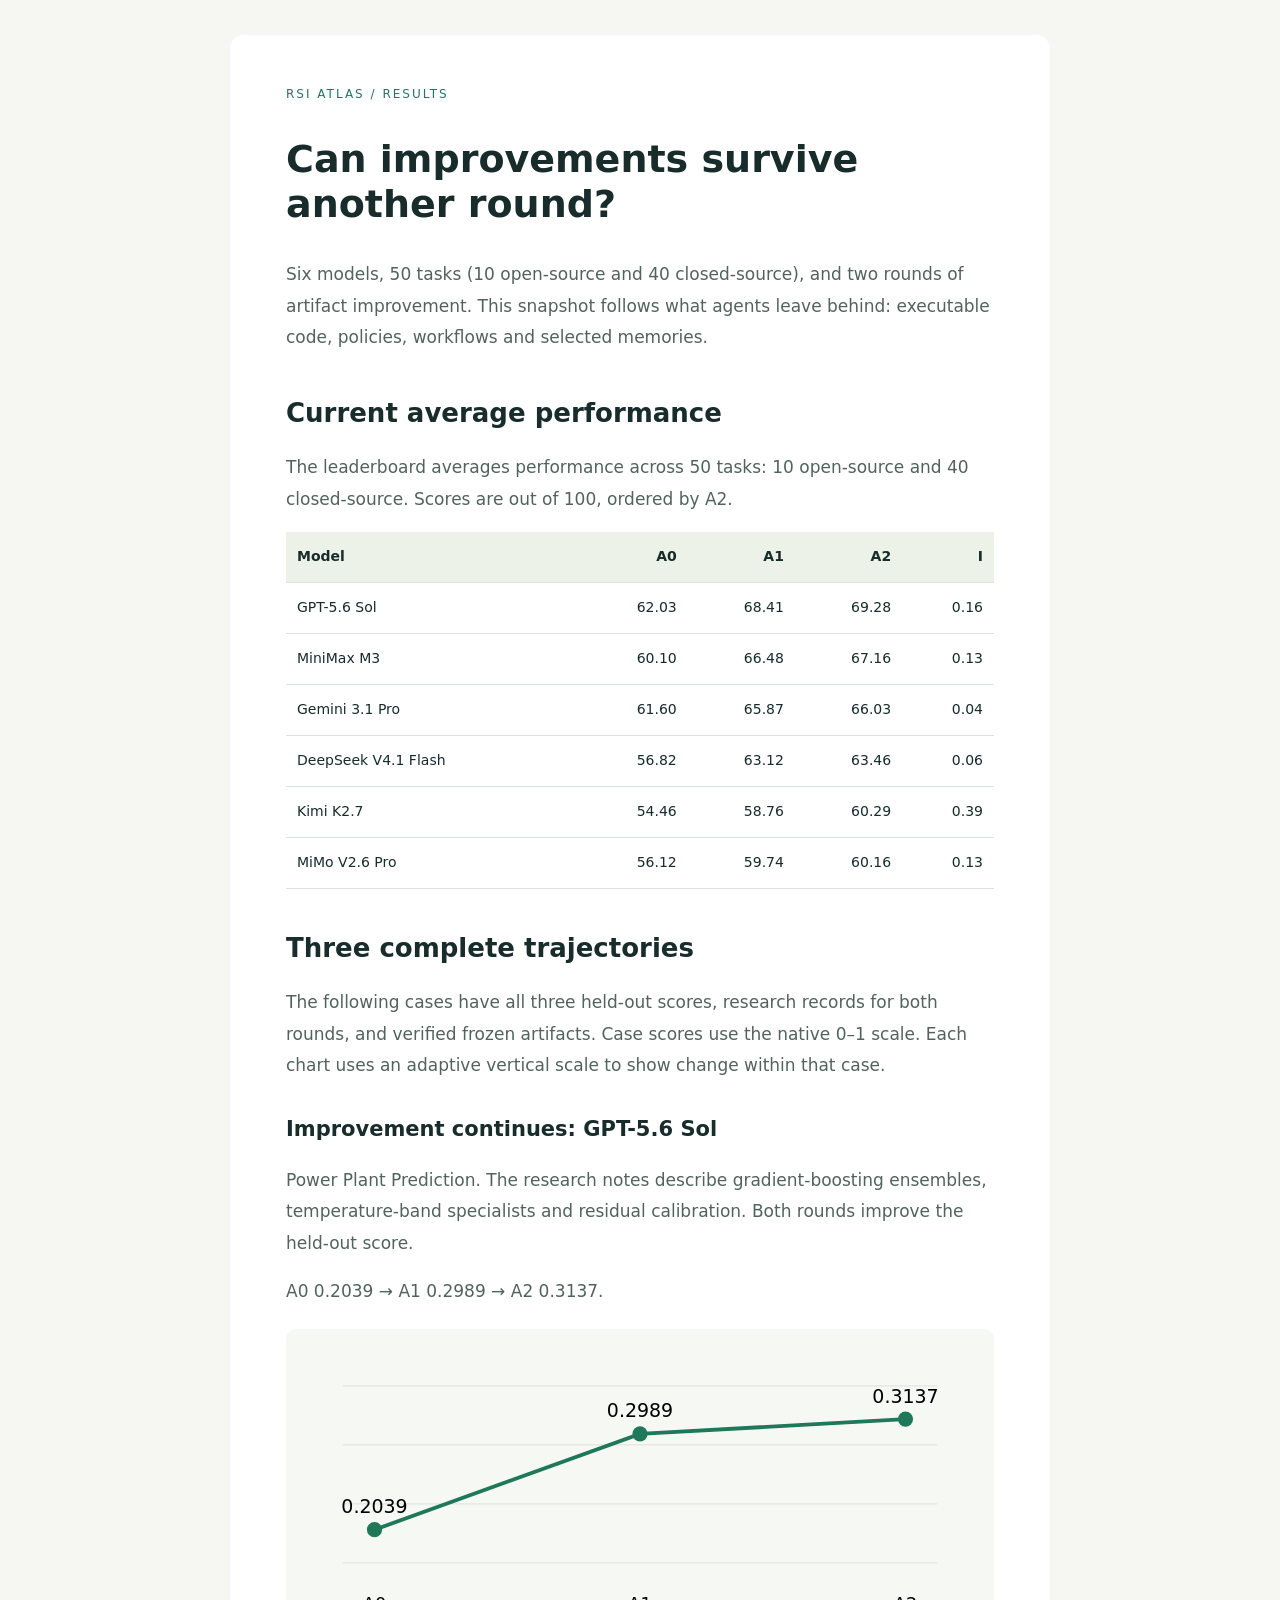
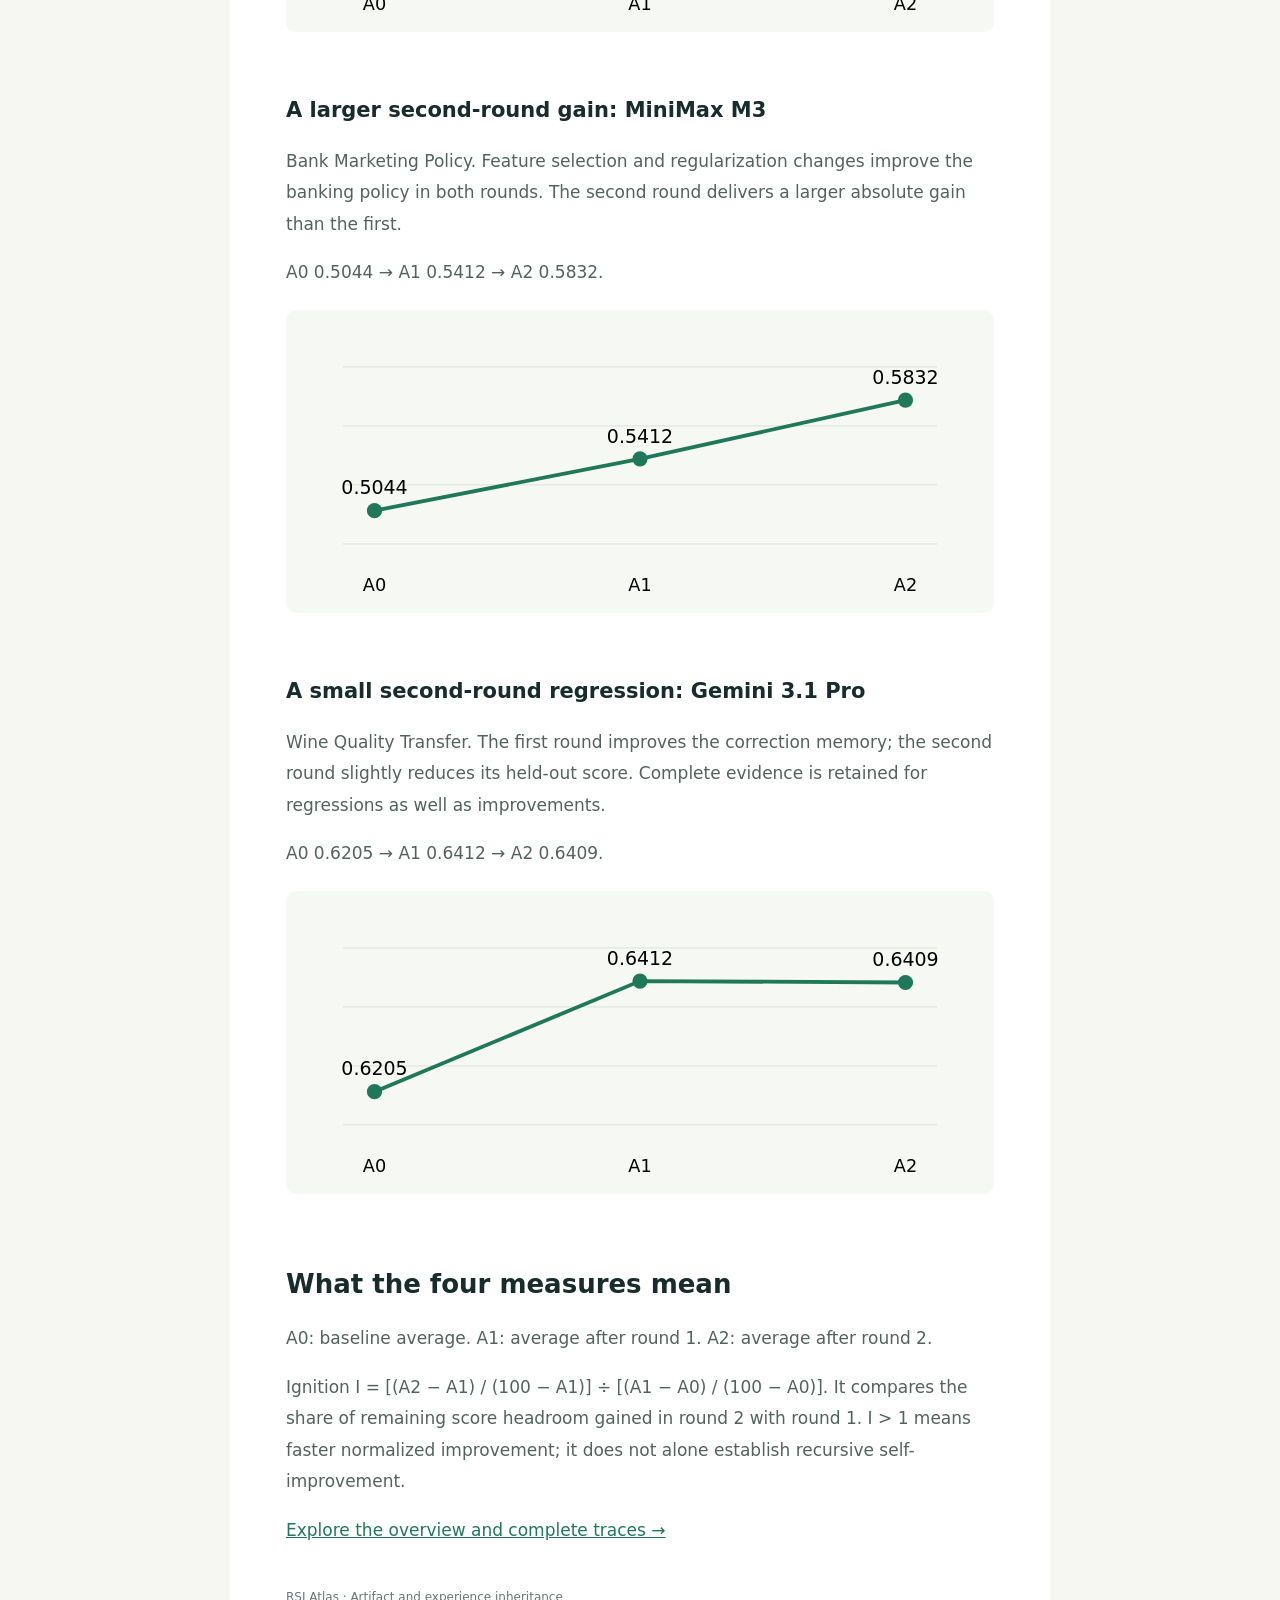
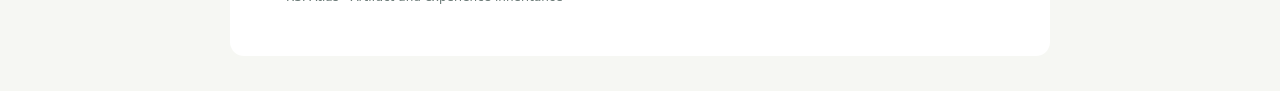
==== report/REPORT.html @ 1be80fc4 "Add files via upload" ====
<!doctype html><html lang="en"><head><meta charset="utf-8"><meta name="viewport" content="width=device-width,initial-scale=1"><title>RSI Atlas — Results article</title><style>*{box-sizing:border-box}body{margin:0;background:#f6f7f3;color:#172c2b;font:17px/1.85 system-ui,sans-serif}article{max-width:820px;margin:35px auto;background:white;padding:48px 56px;border-radius:14px}h1{font-size:38px;line-height:1.2}h2{font-size:26px;line-height:1.35;margin-top:42px}h3{font-size:21px;line-height:1.45;margin-top:32px}p{color:#52635d}.eyebrow{color:#20785b;font-size:12px;letter-spacing:2px}table{border-collapse:collapse;width:100%;font-size:14px;white-space:nowrap}th,td{padding:12px 11px;border-bottom:1px solid #dce3dc;text-align:right}th{background:#edf2e9}th:first-child,td:first-child{text-align:left}.table-scroll{overflow:auto}svg{width:100%;height:auto;background:#f6f8f3;border-radius:10px;margin:4px 0 20px}a{color:#20785b}footer{font-size:12px;margin-top:40px;color:#687774}@media(max-width:600px){article{padding:28px 22px;margin:0;border-radius:0}h1{font-size:30px}body{font-size:16px}}</style></head><body><article><div class="eyebrow">RSI ATLAS / RESULTS</div><h1>Can improvements survive another round?</h1><p>Six models, 50 tasks (10 open-source and 40 closed-source), and two rounds of artifact improvement. This snapshot follows what agents leave behind: executable code, policies, workflows and selected memories.</p><h2>Current average performance</h2><p>The leaderboard averages performance across 50 tasks: 10 open-source and 40 closed-source. Scores are out of 100, ordered by A2.</p><div class="table-scroll"><table><thead><tr><th>Model</th><th>A0</th><th>A1</th><th>A2</th><th>I</th></tr></thead><tbody><tr><td>GPT-5.6 Sol</td><td>62.03</td><td>68.41</td><td>69.28</td><td>0.16</td></tr><tr><td>MiniMax M3</td><td>60.10</td><td>66.48</td><td>67.16</td><td>0.13</td></tr><tr><td>Gemini 3.1 Pro</td><td>61.60</td><td>65.87</td><td>66.03</td><td>0.04</td></tr><tr><td>DeepSeek V4.1 Flash</td><td>56.82</td><td>63.12</td><td>63.46</td><td>0.06</td></tr><tr><td>Kimi K2.7</td><td>54.46</td><td>58.76</td><td>60.29</td><td>0.39</td></tr><tr><td>MiMo V2.6 Pro</td><td>56.12</td><td>59.74</td><td>60.16</td><td>0.13</td></tr></tbody></table></div><h2>Three complete trajectories</h2><p>The following cases have all three held-out scores, research records for both rounds, and verified frozen artifacts. Case scores use the native 0–1 scale. Each chart uses an adaptive vertical scale to show change within that case.</p><h3>Improvement continues: GPT-5.6 Sol</h3><p>Power Plant Prediction. The research notes describe gradient-boosting ensembles, temperature-band specialists and residual calibration. Both rounds improve the held-out score.</p><p>A0 0.2039 → A1 0.2989 → A2 0.3137.</p><svg viewBox="0 0 560 240" role="img" aria-label="Held-out scores at baseline, round one and round two"><line x1="45" x2="515" y1="45.0" y2="45.0" stroke="#e1e7e0"/><line x1="45" x2="515" y1="91.66666666666666" y2="91.66666666666666" stroke="#e1e7e0"/><line x1="45" x2="515" y1="138.33333333333331" y2="138.33333333333331" stroke="#e1e7e0"/><line x1="45" x2="515" y1="185.0" y2="185.0" stroke="#e1e7e0"/><polyline points="70,158.75 280,83.00023188640144 490,71.25" fill="none" stroke="#20785b" stroke-width="3"/><circle cx="70" cy="158.75" r="6" fill="#20785b"/><text x="70" y="145.75" text-anchor="middle" font-size="15">0.2039</text><text x="70" y="222" text-anchor="middle" font-size="14">A0</text><circle cx="280" cy="83.00023188640144" r="6" fill="#20785b"/><text x="280" y="70.00023188640144" text-anchor="middle" font-size="15">0.2989</text><text x="280" y="222" text-anchor="middle" font-size="14">A1</text><circle cx="490" cy="71.25" r="6" fill="#20785b"/><text x="490" y="58.25" text-anchor="middle" font-size="15">0.3137</text><text x="490" y="222" text-anchor="middle" font-size="14">A2</text></svg><h3>A larger second-round gain: MiniMax M3</h3><p>Bank Marketing Policy. Feature selection and regularization changes improve the banking policy in both rounds. The second round delivers a larger absolute gain than the first.</p><p>A0 0.5044 → A1 0.5412 → A2 0.5832.</p><svg viewBox="0 0 560 240" role="img" aria-label="Held-out scores at baseline, round one and round two"><line x1="45" x2="515" y1="45.0" y2="45.0" stroke="#e1e7e0"/><line x1="45" x2="515" y1="91.66666666666666" y2="91.66666666666666" stroke="#e1e7e0"/><line x1="45" x2="515" y1="138.33333333333331" y2="138.33333333333331" stroke="#e1e7e0"/><line x1="45" x2="515" y1="185.0" y2="185.0" stroke="#e1e7e0"/><polyline points="70,158.75000000000003 280,117.82230753033188 490,71.25000000000004" fill="none" stroke="#20785b" stroke-width="3"/><circle cx="70" cy="158.75000000000003" r="6" fill="#20785b"/><text x="70" y="145.75000000000003" text-anchor="middle" font-size="15">0.5044</text><text x="70" y="222" text-anchor="middle" font-size="14">A0</text><circle cx="280" cy="117.82230753033188" r="6" fill="#20785b"/><text x="280" y="104.82230753033188" text-anchor="middle" font-size="15">0.5412</text><text x="280" y="222" text-anchor="middle" font-size="14">A1</text><circle cx="490" cy="71.25000000000004" r="6" fill="#20785b"/><text x="490" y="58.25000000000004" text-anchor="middle" font-size="15">0.5832</text><text x="490" y="222" text-anchor="middle" font-size="14">A2</text></svg><h3>A small second-round regression: Gemini 3.1 Pro</h3><p>Wine Quality Transfer. The first round improves the correction memory; the second round slightly reduces its held-out score. Complete evidence is retained for regressions as well as improvements.</p><p>A0 0.6205 → A1 0.6412 → A2 0.6409.</p><svg viewBox="0 0 560 240" role="img" aria-label="Held-out scores at baseline, round one and round two"><line x1="45" x2="515" y1="45.0" y2="45.0" stroke="#e1e7e0"/><line x1="45" x2="515" y1="91.66666666666666" y2="91.66666666666666" stroke="#e1e7e0"/><line x1="45" x2="515" y1="138.33333333333331" y2="138.33333333333331" stroke="#e1e7e0"/><line x1="45" x2="515" y1="185.0" y2="185.0" stroke="#e1e7e0"/><polyline points="70,158.7499999999999 280,71.25000000000013 490,72.36798719502374" fill="none" stroke="#20785b" stroke-width="3"/><circle cx="70" cy="158.7499999999999" r="6" fill="#20785b"/><text x="70" y="145.7499999999999" text-anchor="middle" font-size="15">0.6205</text><text x="70" y="222" text-anchor="middle" font-size="14">A0</text><circle cx="280" cy="71.25000000000013" r="6" fill="#20785b"/><text x="280" y="58.25000000000013" text-anchor="middle" font-size="15">0.6412</text><text x="280" y="222" text-anchor="middle" font-size="14">A1</text><circle cx="490" cy="72.36798719502374" r="6" fill="#20785b"/><text x="490" y="59.367987195023744" text-anchor="middle" font-size="15">0.6409</text><text x="490" y="222" text-anchor="middle" font-size="14">A2</text></svg><h2>What the four measures mean</h2><p>A0: baseline average. A1: average after round 1. A2: average after round 2.</p><p>Ignition I = [(A2 − A1) / (100 − A1)] ÷ [(A1 − A0) / (100 − A0)]. It compares the share of remaining score headroom gained in round 2 with round 1. I &gt; 1 means faster normalized improvement; it does not alone establish recursive self-improvement.</p><p><a href="../index.html#overview">Explore the overview and complete traces →</a></p><footer>RSI Atlas · Artifact and experience inheritance</footer></article></body></html>
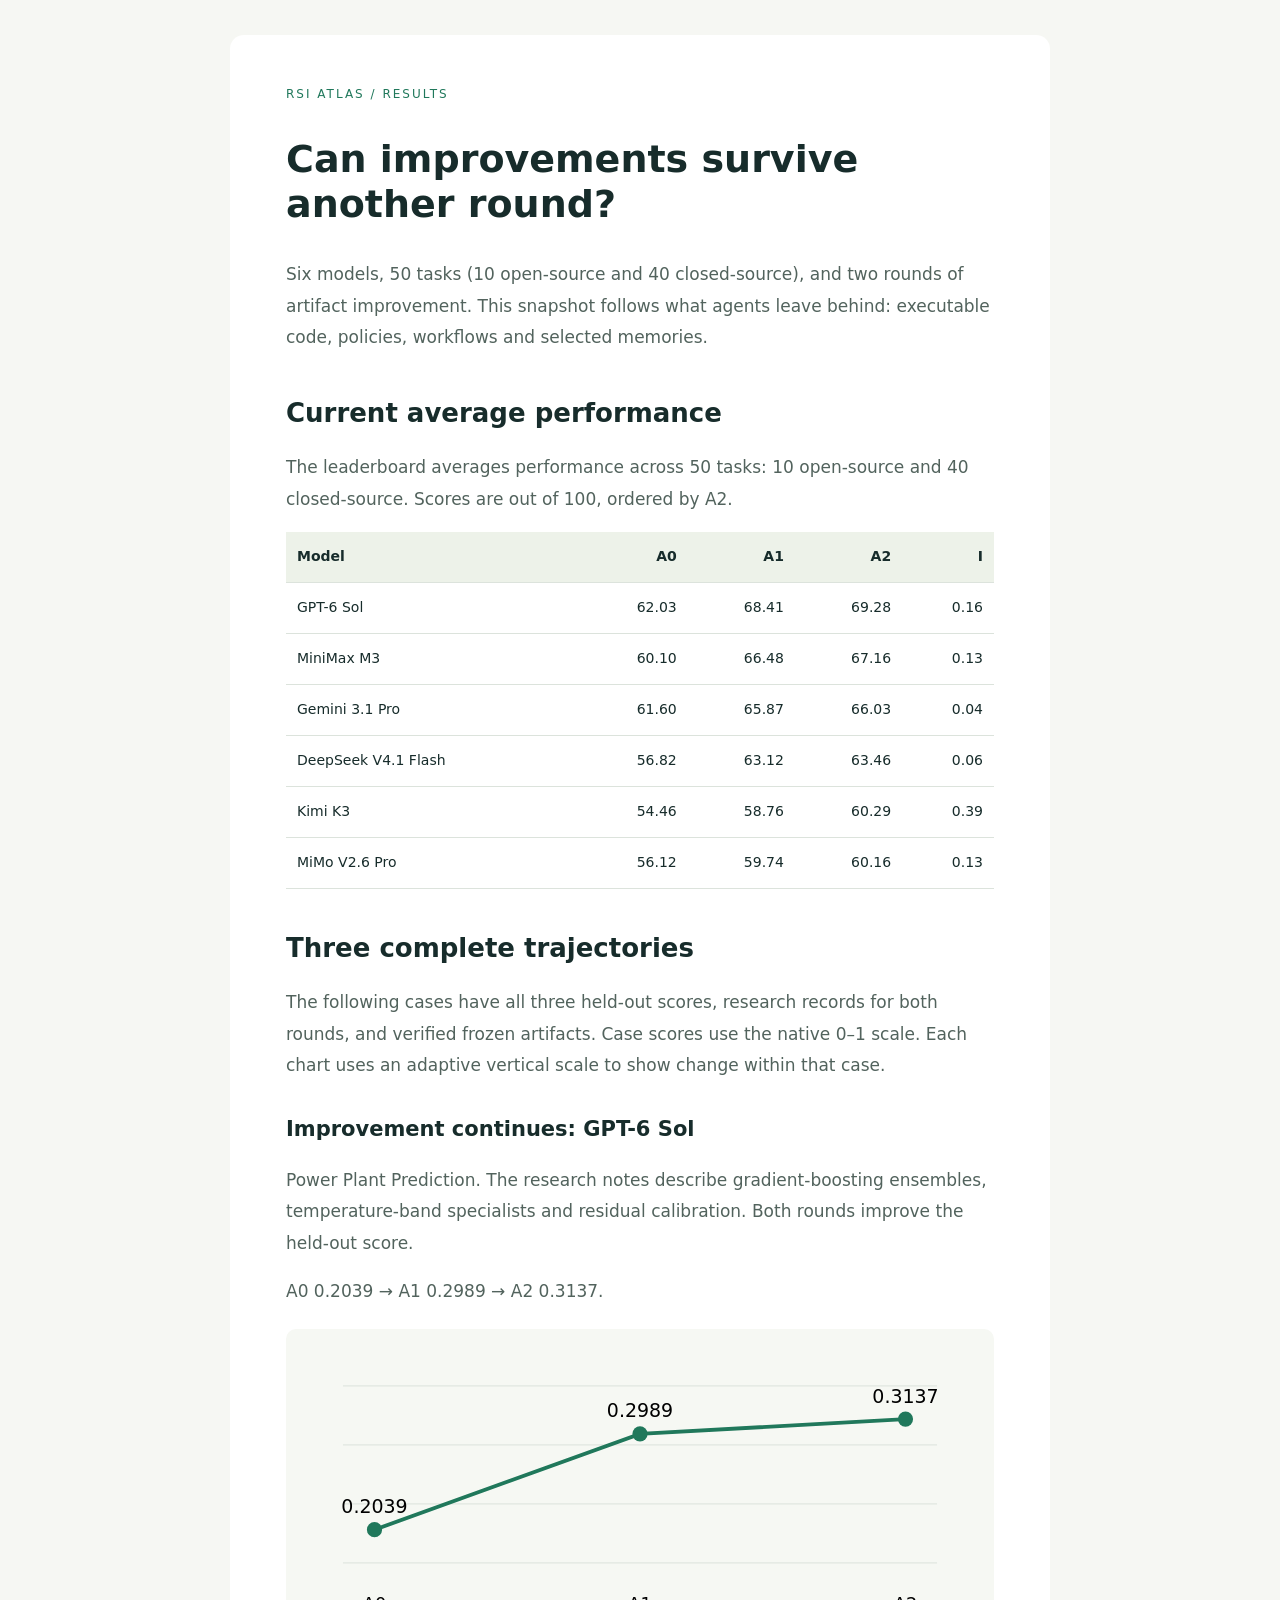
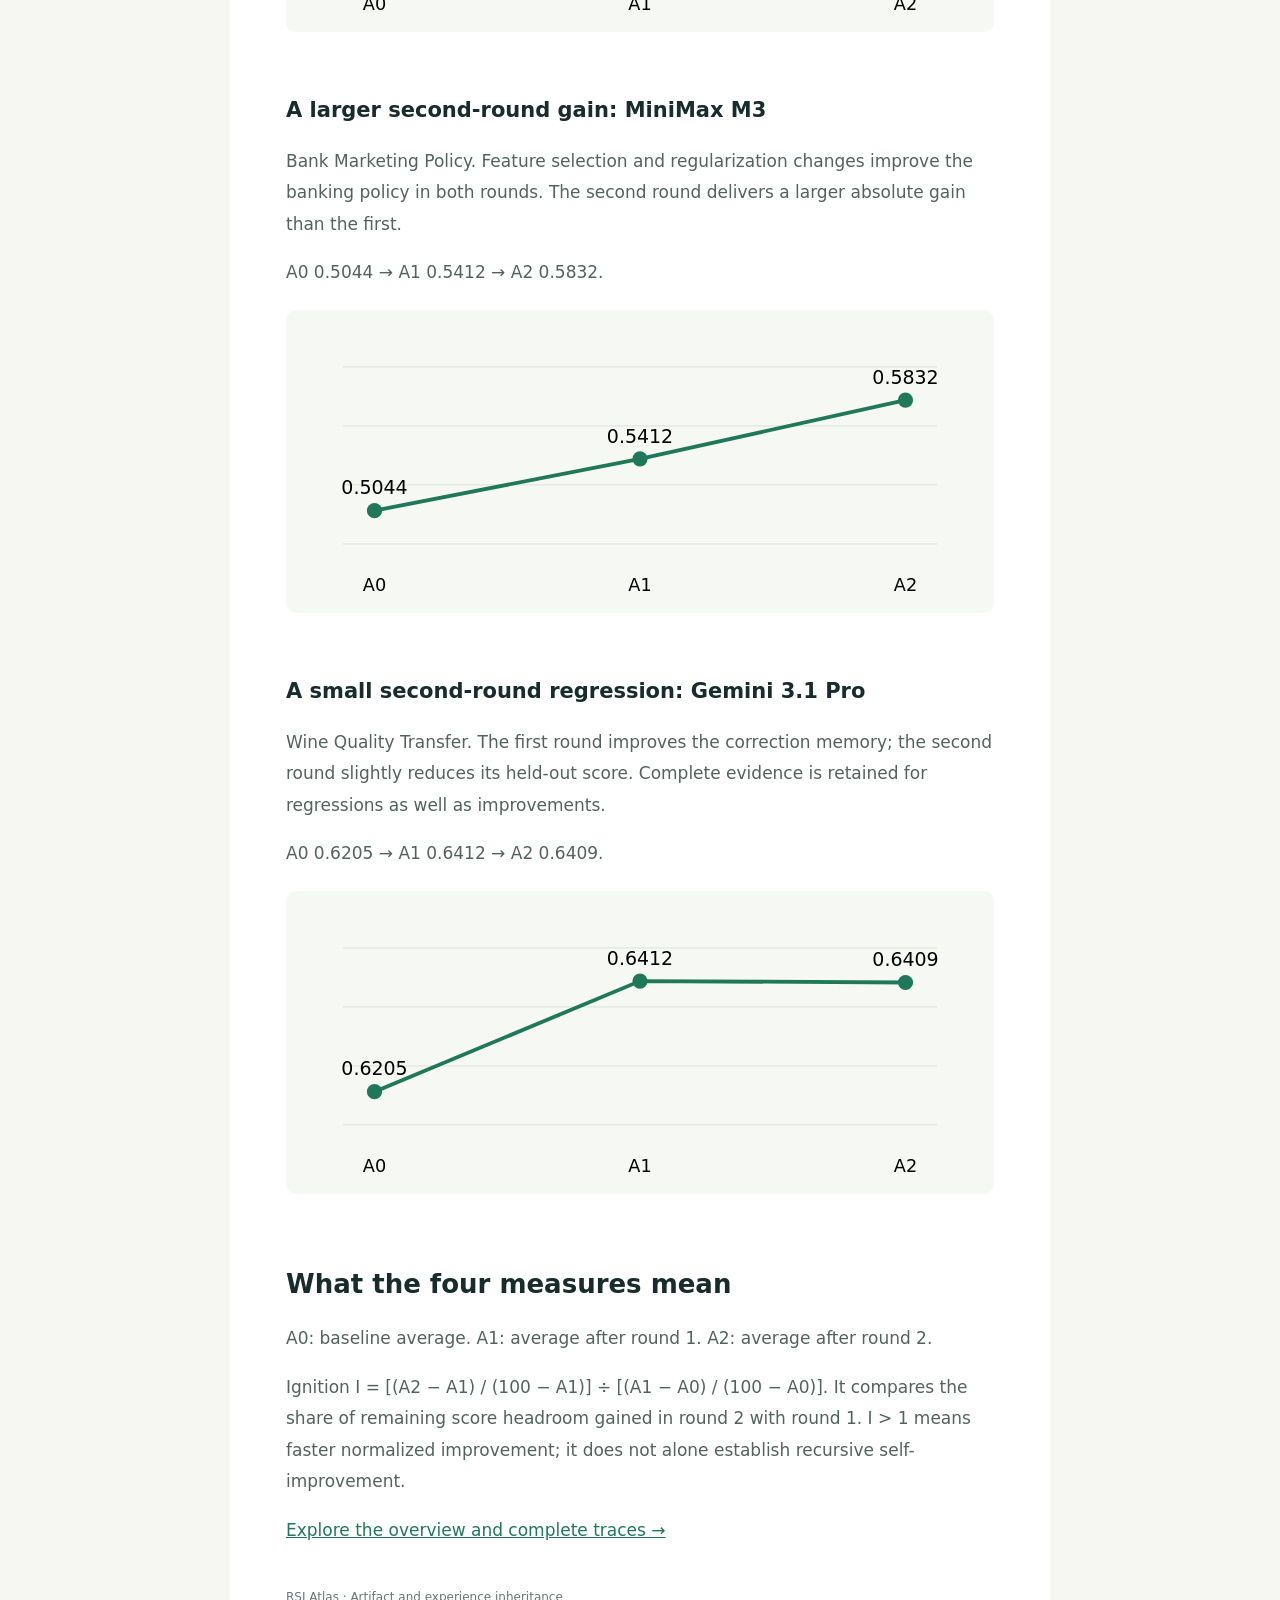
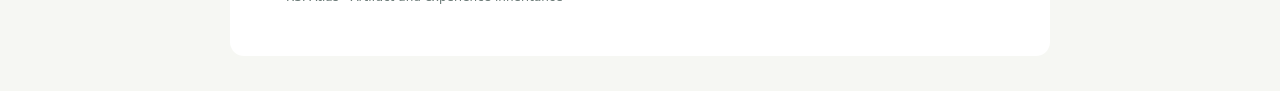
==== commit 34c6edd8: "Add files via upload" ====
--- a/report/REPORT.html
+++ b/report/REPORT.html
@@ -1 +1 @@
-<!doctype html><html lang="en"><head><meta charset="utf-8"><meta name="viewport" content="width=device-width,initial-scale=1"><title>RSI Atlas — Results article</title><style>*{box-sizing:border-box}body{margin:0;background:#f6f7f3;color:#172c2b;font:17px/1.85 system-ui,sans-serif}article{max-width:820px;margin:35px auto;background:white;padding:48px 56px;border-radius:14px}h1{font-size:38px;line-height:1.2}h2{font-size:26px;line-height:1.35;margin-top:42px}h3{font-size:21px;line-height:1.45;margin-top:32px}p{color:#52635d}.eyebrow{color:#20785b;font-size:12px;letter-spacing:2px}table{border-collapse:collapse;width:100%;font-size:14px;white-space:nowrap}th,td{padding:12px 11px;border-bottom:1px solid #dce3dc;text-align:right}th{background:#edf2e9}th:first-child,td:first-child{text-align:left}.table-scroll{overflow:auto}svg{width:100%;height:auto;background:#f6f8f3;border-radius:10px;margin:4px 0 20px}a{color:#20785b}footer{font-size:12px;margin-top:40px;color:#687774}@media(max-width:600px){article{padding:28px 22px;margin:0;border-radius:0}h1{font-size:30px}body{font-size:16px}}</style></head><body><article><div class="eyebrow">RSI ATLAS / RESULTS</div><h1>Can improvements survive another round?</h1><p>Six models, 50 tasks (10 open-source and 40 closed-source), and two rounds of artifact improvement. This snapshot follows what agents leave behind: executable code, policies, workflows and selected memories.</p><h2>Current average performance</h2><p>The leaderboard averages performance across 50 tasks: 10 open-source and 40 closed-source. Scores are out of 100, ordered by A2.</p><div class="table-scroll"><table><thead><tr><th>Model</th><th>A0</th><th>A1</th><th>A2</th><th>I</th></tr></thead><tbody><tr><td>GPT-5.6 Sol</td><td>62.03</td><td>68.41</td><td>69.28</td><td>0.16</td></tr><tr><td>MiniMax M3</td><td>60.10</td><td>66.48</td><td>67.16</td><td>0.13</td></tr><tr><td>Gemini 3.1 Pro</td><td>61.60</td><td>65.87</td><td>66.03</td><td>0.04</td></tr><tr><td>DeepSeek V4.1 Flash</td><td>56.82</td><td>63.12</td><td>63.46</td><td>0.06</td></tr><tr><td>Kimi K2.7</td><td>54.46</td><td>58.76</td><td>60.29</td><td>0.39</td></tr><tr><td>MiMo V2.6 Pro</td><td>56.12</td><td>59.74</td><td>60.16</td><td>0.13</td></tr></tbody></table></div><h2>Three complete trajectories</h2><p>The following cases have all three held-out scores, research records for both rounds, and verified frozen artifacts. Case scores use the native 0–1 scale. Each chart uses an adaptive vertical scale to show change within that case.</p><h3>Improvement continues: GPT-5.6 Sol</h3><p>Power Plant Prediction. The research notes describe gradient-boosting ensembles, temperature-band specialists and residual calibration. Both rounds improve the held-out score.</p><p>A0 0.2039 → A1 0.2989 → A2 0.3137.</p><svg viewBox="0 0 560 240" role="img" aria-label="Held-out scores at baseline, round one and round two"><line x1="45" x2="515" y1="45.0" y2="45.0" stroke="#e1e7e0"/><line x1="45" x2="515" y1="91.66666666666666" y2="91.66666666666666" stroke="#e1e7e0"/><line x1="45" x2="515" y1="138.33333333333331" y2="138.33333333333331" stroke="#e1e7e0"/><line x1="45" x2="515" y1="185.0" y2="185.0" stroke="#e1e7e0"/><polyline points="70,158.75 280,83.00023188640144 490,71.25" fill="none" stroke="#20785b" stroke-width="3"/><circle cx="70" cy="158.75" r="6" fill="#20785b"/><text x="70" y="145.75" text-anchor="middle" font-size="15">0.2039</text><text x="70" y="222" text-anchor="middle" font-size="14">A0</text><circle cx="280" cy="83.00023188640144" r="6" fill="#20785b"/><text x="280" y="70.00023188640144" text-anchor="middle" font-size="15">0.2989</text><text x="280" y="222" text-anchor="middle" font-size="14">A1</text><circle cx="490" cy="71.25" r="6" fill="#20785b"/><text x="490" y="58.25" text-anchor="middle" font-size="15">0.3137</text><text x="490" y="222" text-anchor="middle" font-size="14">A2</text></svg><h3>A larger second-round gain: MiniMax M3</h3><p>Bank Marketing Policy. Feature selection and regularization changes improve the banking policy in both rounds. The second round delivers a larger absolute gain than the first.</p><p>A0 0.5044 → A1 0.5412 → A2 0.5832.</p><svg viewBox="0 0 560 240" role="img" aria-label="Held-out scores at baseline, round one and round two"><line x1="45" x2="515" y1="45.0" y2="45.0" stroke="#e1e7e0"/><line x1="45" x2="515" y1="91.66666666666666" y2="91.66666666666666" stroke="#e1e7e0"/><line x1="45" x2="515" y1="138.33333333333331" y2="138.33333333333331" stroke="#e1e7e0"/><line x1="45" x2="515" y1="185.0" y2="185.0" stroke="#e1e7e0"/><polyline points="70,158.75000000000003 280,117.82230753033188 490,71.25000000000004" fill="none" stroke="#20785b" stroke-width="3"/><circle cx="70" cy="158.75000000000003" r="6" fill="#20785b"/><text x="70" y="145.75000000000003" text-anchor="middle" font-size="15">0.5044</text><text x="70" y="222" text-anchor="middle" font-size="14">A0</text><circle cx="280" cy="117.82230753033188" r="6" fill="#20785b"/><text x="280" y="104.82230753033188" text-anchor="middle" font-size="15">0.5412</text><text x="280" y="222" text-anchor="middle" font-size="14">A1</text><circle cx="490" cy="71.25000000000004" r="6" fill="#20785b"/><text x="490" y="58.25000000000004" text-anchor="middle" font-size="15">0.5832</text><text x="490" y="222" text-anchor="middle" font-size="14">A2</text></svg><h3>A small second-round regression: Gemini 3.1 Pro</h3><p>Wine Quality Transfer. The first round improves the correction memory; the second round slightly reduces its held-out score. Complete evidence is retained for regressions as well as improvements.</p><p>A0 0.6205 → A1 0.6412 → A2 0.6409.</p><svg viewBox="0 0 560 240" role="img" aria-label="Held-out scores at baseline, round one and round two"><line x1="45" x2="515" y1="45.0" y2="45.0" stroke="#e1e7e0"/><line x1="45" x2="515" y1="91.66666666666666" y2="91.66666666666666" stroke="#e1e7e0"/><line x1="45" x2="515" y1="138.33333333333331" y2="138.33333333333331" stroke="#e1e7e0"/><line x1="45" x2="515" y1="185.0" y2="185.0" stroke="#e1e7e0"/><polyline points="70,158.7499999999999 280,71.25000000000013 490,72.36798719502374" fill="none" stroke="#20785b" stroke-width="3"/><circle cx="70" cy="158.7499999999999" r="6" fill="#20785b"/><text x="70" y="145.7499999999999" text-anchor="middle" font-size="15">0.6205</text><text x="70" y="222" text-anchor="middle" font-size="14">A0</text><circle cx="280" cy="71.25000000000013" r="6" fill="#20785b"/><text x="280" y="58.25000000000013" text-anchor="middle" font-size="15">0.6412</text><text x="280" y="222" text-anchor="middle" font-size="14">A1</text><circle cx="490" cy="72.36798719502374" r="6" fill="#20785b"/><text x="490" y="59.367987195023744" text-anchor="middle" font-size="15">0.6409</text><text x="490" y="222" text-anchor="middle" font-size="14">A2</text></svg><h2>What the four measures mean</h2><p>A0: baseline average. A1: average after round 1. A2: average after round 2.</p><p>Ignition I = [(A2 − A1) / (100 − A1)] ÷ [(A1 − A0) / (100 − A0)]. It compares the share of remaining score headroom gained in round 2 with round 1. I &gt; 1 means faster normalized improvement; it does not alone establish recursive self-improvement.</p><p><a href="../index.html#overview">Explore the overview and complete traces →</a></p><footer>RSI Atlas · Artifact and experience inheritance</footer></article></body></html>+<!doctype html><html lang="en"><head><meta charset="utf-8"><meta name="viewport" content="width=device-width,initial-scale=1"><title>RSI Atlas — Results article</title><style>*{box-sizing:border-box}body{margin:0;background:#f6f7f3;color:#172c2b;font:17px/1.85 system-ui,sans-serif}article{max-width:820px;margin:35px auto;background:white;padding:48px 56px;border-radius:14px}h1{font-size:38px;line-height:1.2}h2{font-size:26px;line-height:1.35;margin-top:42px}h3{font-size:21px;line-height:1.45;margin-top:32px}p{color:#52635d}.eyebrow{color:#20785b;font-size:12px;letter-spacing:2px}table{border-collapse:collapse;width:100%;font-size:14px;white-space:nowrap}th,td{padding:12px 11px;border-bottom:1px solid #dce3dc;text-align:right}th{background:#edf2e9}th:first-child,td:first-child{text-align:left}.table-scroll{overflow:auto}svg{width:100%;height:auto;background:#f6f8f3;border-radius:10px;margin:4px 0 20px}a{color:#20785b}footer{font-size:12px;margin-top:40px;color:#687774}@media(max-width:600px){article{padding:28px 22px;margin:0;border-radius:0}h1{font-size:30px}body{font-size:16px}}</style></head><body><article><div class="eyebrow">RSI ATLAS / RESULTS</div><h1>Can improvements survive another round?</h1><p>Six models, 50 tasks (10 open-source and 40 closed-source), and two rounds of artifact improvement. This snapshot follows what agents leave behind: executable code, policies, workflows and selected memories.</p><h2>Current average performance</h2><p>The leaderboard averages performance across 50 tasks: 10 open-source and 40 closed-source. Scores are out of 100, ordered by A2.</p><div class="table-scroll"><table><thead><tr><th>Model</th><th>A0</th><th>A1</th><th>A2</th><th>I</th></tr></thead><tbody><tr><td>GPT-6 Sol</td><td>62.03</td><td>68.41</td><td>69.28</td><td>0.16</td></tr><tr><td>MiniMax M3</td><td>60.10</td><td>66.48</td><td>67.16</td><td>0.13</td></tr><tr><td>Gemini 3.1 Pro</td><td>61.60</td><td>65.87</td><td>66.03</td><td>0.04</td></tr><tr><td>DeepSeek V4.1 Flash</td><td>56.82</td><td>63.12</td><td>63.46</td><td>0.06</td></tr><tr><td>Kimi K3</td><td>54.46</td><td>58.76</td><td>60.29</td><td>0.39</td></tr><tr><td>MiMo V2.6 Pro</td><td>56.12</td><td>59.74</td><td>60.16</td><td>0.13</td></tr></tbody></table></div><h2>Three complete trajectories</h2><p>The following cases have all three held-out scores, research records for both rounds, and verified frozen artifacts. Case scores use the native 0–1 scale. Each chart uses an adaptive vertical scale to show change within that case.</p><h3>Improvement continues: GPT-6 Sol</h3><p>Power Plant Prediction. The research notes describe gradient-boosting ensembles, temperature-band specialists and residual calibration. Both rounds improve the held-out score.</p><p>A0 0.2039 → A1 0.2989 → A2 0.3137.</p><svg viewBox="0 0 560 240" role="img" aria-label="Held-out scores at baseline, round one and round two"><line x1="45" x2="515" y1="45.0" y2="45.0" stroke="#e1e7e0"/><line x1="45" x2="515" y1="91.66666666666666" y2="91.66666666666666" stroke="#e1e7e0"/><line x1="45" x2="515" y1="138.33333333333331" y2="138.33333333333331" stroke="#e1e7e0"/><line x1="45" x2="515" y1="185.0" y2="185.0" stroke="#e1e7e0"/><polyline points="70,158.75 280,83.00023188640144 490,71.25" fill="none" stroke="#20785b" stroke-width="3"/><circle cx="70" cy="158.75" r="6" fill="#20785b"/><text x="70" y="145.75" text-anchor="middle" font-size="15">0.2039</text><text x="70" y="222" text-anchor="middle" font-size="14">A0</text><circle cx="280" cy="83.00023188640144" r="6" fill="#20785b"/><text x="280" y="70.00023188640144" text-anchor="middle" font-size="15">0.2989</text><text x="280" y="222" text-anchor="middle" font-size="14">A1</text><circle cx="490" cy="71.25" r="6" fill="#20785b"/><text x="490" y="58.25" text-anchor="middle" font-size="15">0.3137</text><text x="490" y="222" text-anchor="middle" font-size="14">A2</text></svg><h3>A larger second-round gain: MiniMax M3</h3><p>Bank Marketing Policy. Feature selection and regularization changes improve the banking policy in both rounds. The second round delivers a larger absolute gain than the first.</p><p>A0 0.5044 → A1 0.5412 → A2 0.5832.</p><svg viewBox="0 0 560 240" role="img" aria-label="Held-out scores at baseline, round one and round two"><line x1="45" x2="515" y1="45.0" y2="45.0" stroke="#e1e7e0"/><line x1="45" x2="515" y1="91.66666666666666" y2="91.66666666666666" stroke="#e1e7e0"/><line x1="45" x2="515" y1="138.33333333333331" y2="138.33333333333331" stroke="#e1e7e0"/><line x1="45" x2="515" y1="185.0" y2="185.0" stroke="#e1e7e0"/><polyline points="70,158.75000000000003 280,117.82230753033188 490,71.25000000000004" fill="none" stroke="#20785b" stroke-width="3"/><circle cx="70" cy="158.75000000000003" r="6" fill="#20785b"/><text x="70" y="145.75000000000003" text-anchor="middle" font-size="15">0.5044</text><text x="70" y="222" text-anchor="middle" font-size="14">A0</text><circle cx="280" cy="117.82230753033188" r="6" fill="#20785b"/><text x="280" y="104.82230753033188" text-anchor="middle" font-size="15">0.5412</text><text x="280" y="222" text-anchor="middle" font-size="14">A1</text><circle cx="490" cy="71.25000000000004" r="6" fill="#20785b"/><text x="490" y="58.25000000000004" text-anchor="middle" font-size="15">0.5832</text><text x="490" y="222" text-anchor="middle" font-size="14">A2</text></svg><h3>A small second-round regression: Gemini 3.1 Pro</h3><p>Wine Quality Transfer. The first round improves the correction memory; the second round slightly reduces its held-out score. Complete evidence is retained for regressions as well as improvements.</p><p>A0 0.6205 → A1 0.6412 → A2 0.6409.</p><svg viewBox="0 0 560 240" role="img" aria-label="Held-out scores at baseline, round one and round two"><line x1="45" x2="515" y1="45.0" y2="45.0" stroke="#e1e7e0"/><line x1="45" x2="515" y1="91.66666666666666" y2="91.66666666666666" stroke="#e1e7e0"/><line x1="45" x2="515" y1="138.33333333333331" y2="138.33333333333331" stroke="#e1e7e0"/><line x1="45" x2="515" y1="185.0" y2="185.0" stroke="#e1e7e0"/><polyline points="70,158.7499999999999 280,71.25000000000013 490,72.36798719502374" fill="none" stroke="#20785b" stroke-width="3"/><circle cx="70" cy="158.7499999999999" r="6" fill="#20785b"/><text x="70" y="145.7499999999999" text-anchor="middle" font-size="15">0.6205</text><text x="70" y="222" text-anchor="middle" font-size="14">A0</text><circle cx="280" cy="71.25000000000013" r="6" fill="#20785b"/><text x="280" y="58.25000000000013" text-anchor="middle" font-size="15">0.6412</text><text x="280" y="222" text-anchor="middle" font-size="14">A1</text><circle cx="490" cy="72.36798719502374" r="6" fill="#20785b"/><text x="490" y="59.367987195023744" text-anchor="middle" font-size="15">0.6409</text><text x="490" y="222" text-anchor="middle" font-size="14">A2</text></svg><h2>What the four measures mean</h2><p>A0: baseline average. A1: average after round 1. A2: average after round 2.</p><p>Ignition I = [(A2 − A1) / (100 − A1)] ÷ [(A1 − A0) / (100 − A0)]. It compares the share of remaining score headroom gained in round 2 with round 1. I &gt; 1 means faster normalized improvement; it does not alone establish recursive self-improvement.</p><p><a href="../index.html#overview">Explore the overview and complete traces →</a></p><footer>RSI Atlas · Artifact and experience inheritance</footer></article></body></html>
